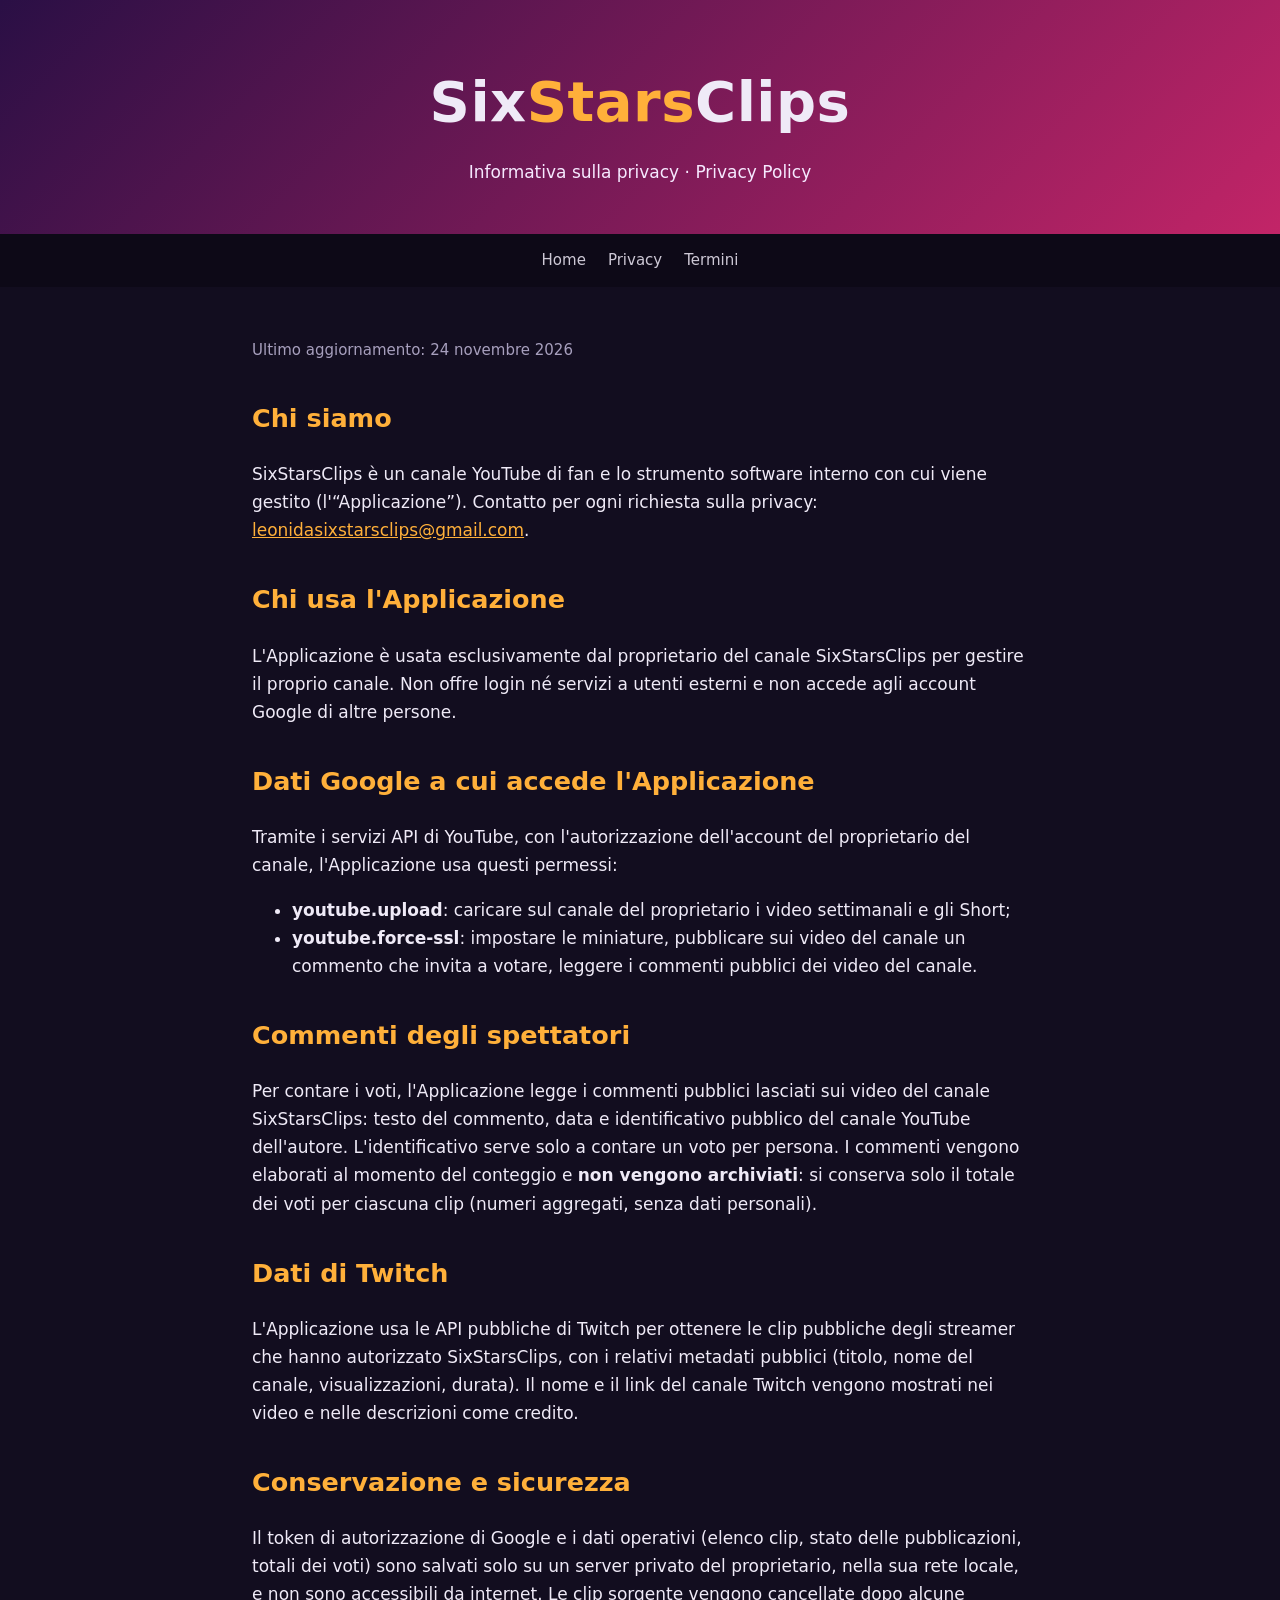
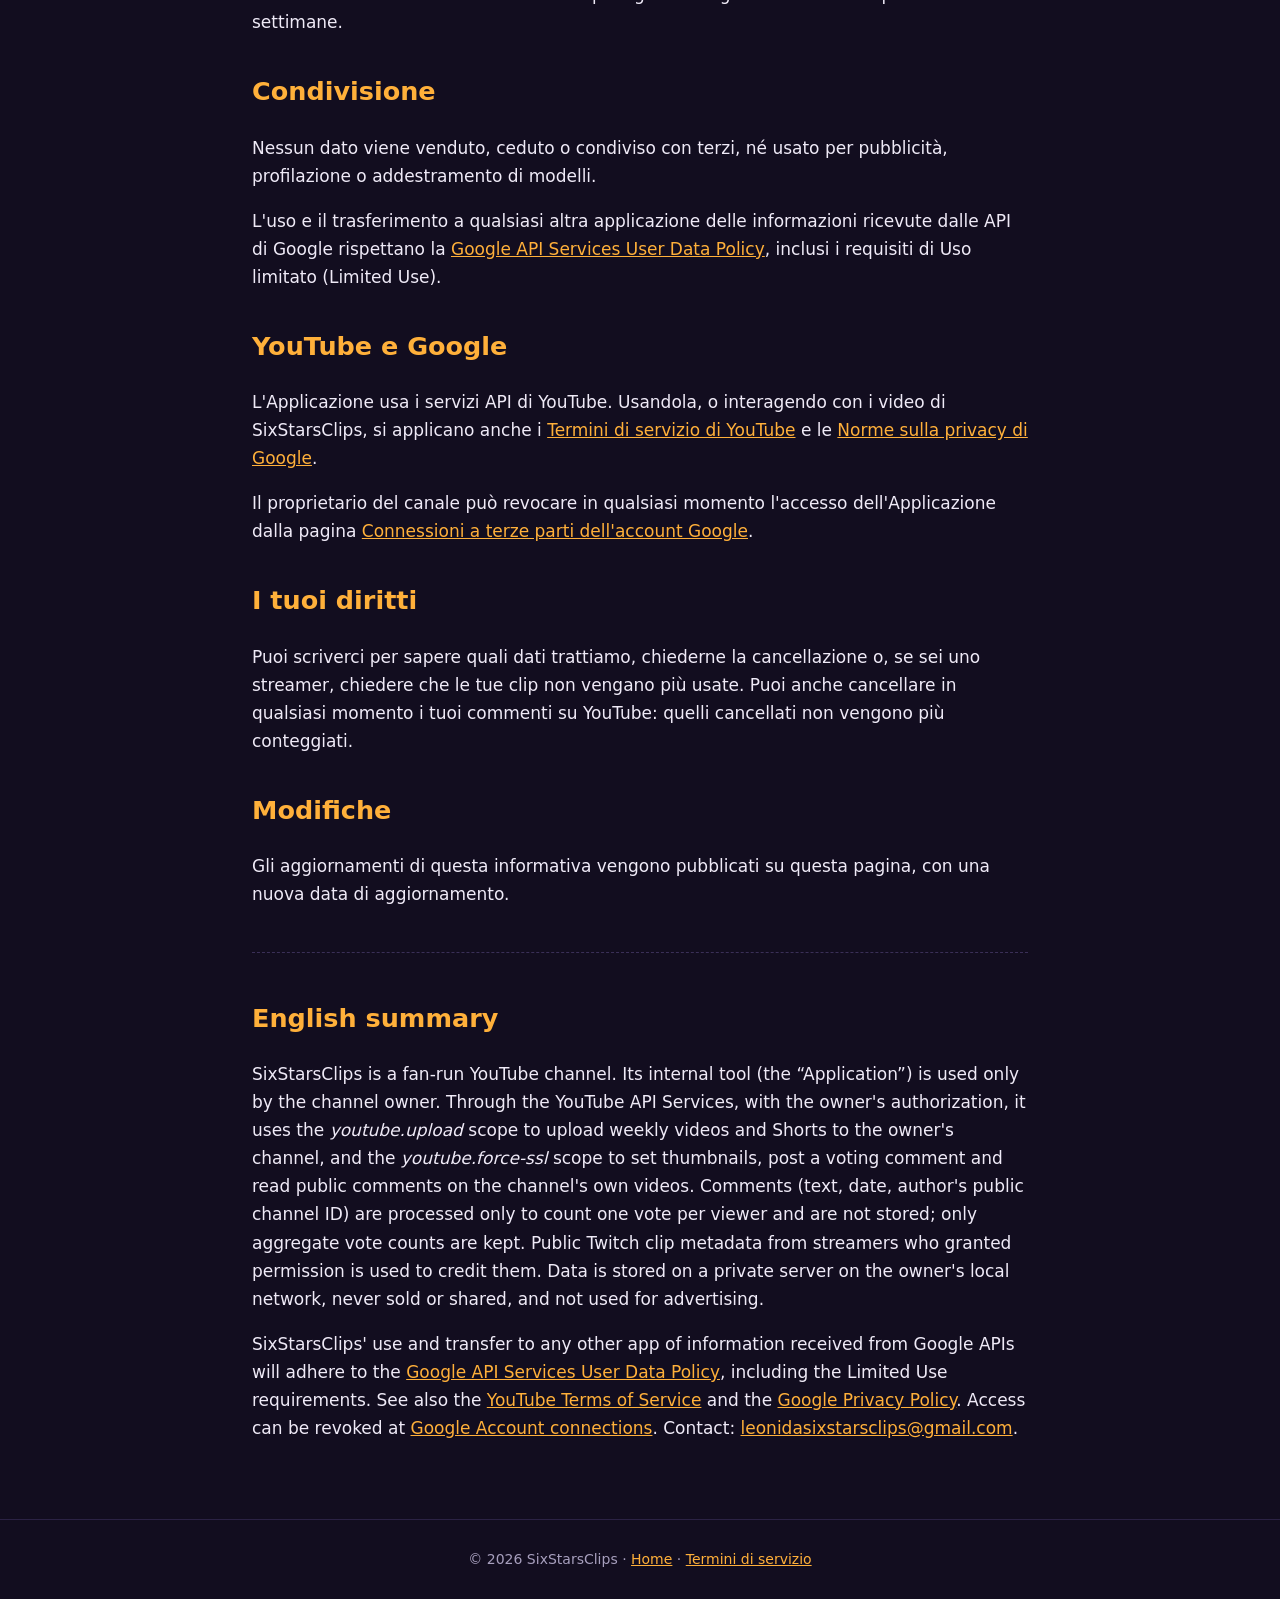
==== privacy.html @ 4f5a5ed4 "Add files via upload" ====
<!doctype html>
<html lang="it">
<head>
<meta charset="utf-8"><meta name="viewport" content="width=device-width,initial-scale=1">
<title>Informativa sulla privacy – SixStarsClips</title>
<link rel="stylesheet" href="style.css">
</head>
<body>
<header><h1>Six<span>Stars</span>Clips</h1><p>Informativa sulla privacy · Privacy Policy</p></header>
<nav><a href="index.html">Home</a><a href="privacy.html">Privacy</a><a href="terms.html">Termini</a></nav>
<main>
<p class="mut">Ultimo aggiornamento: 24 novembre 2026</p>

<h2>Chi siamo</h2>
<p>SixStarsClips è un canale YouTube di fan e lo strumento software interno con cui viene gestito (l'“Applicazione”). Contatto per ogni richiesta sulla privacy: <a href="mailto:leonidasixstarsclips@gmail.com">leonidasixstarsclips@gmail.com</a>.</p>

<h2>Chi usa l'Applicazione</h2>
<p>L'Applicazione è usata esclusivamente dal proprietario del canale SixStarsClips per gestire il proprio canale. Non offre login né servizi a utenti esterni e non accede agli account Google di altre persone.</p>

<h2>Dati Google a cui accede l'Applicazione</h2>
<p>Tramite i servizi API di YouTube, con l'autorizzazione dell'account del proprietario del canale, l'Applicazione usa questi permessi:</p>
<ul>
  <li><strong>youtube.upload</strong>: caricare sul canale del proprietario i video settimanali e gli Short;</li>
  <li><strong>youtube.force-ssl</strong>: impostare le miniature, pubblicare sui video del canale un commento che invita a votare, leggere i commenti pubblici dei video del canale.</li>
</ul>

<h2>Commenti degli spettatori</h2>
<p>Per contare i voti, l'Applicazione legge i commenti pubblici lasciati sui video del canale SixStarsClips: testo del commento, data e identificativo pubblico del canale YouTube dell'autore. L'identificativo serve solo a contare un voto per persona. I commenti vengono elaborati al momento del conteggio e <strong>non vengono archiviati</strong>: si conserva solo il totale dei voti per ciascuna clip (numeri aggregati, senza dati personali).</p>

<h2>Dati di Twitch</h2>
<p>L'Applicazione usa le API pubbliche di Twitch per ottenere le clip pubbliche degli streamer che hanno autorizzato SixStarsClips, con i relativi metadati pubblici (titolo, nome del canale, visualizzazioni, durata). Il nome e il link del canale Twitch vengono mostrati nei video e nelle descrizioni come credito.</p>

<h2>Conservazione e sicurezza</h2>
<p>Il token di autorizzazione di Google e i dati operativi (elenco clip, stato delle pubblicazioni, totali dei voti) sono salvati solo su un server privato del proprietario, nella sua rete locale, e non sono accessibili da internet. Le clip sorgente vengono cancellate dopo alcune settimane.</p>

<h2>Condivisione</h2>
<p>Nessun dato viene venduto, ceduto o condiviso con terzi, né usato per pubblicità, profilazione o addestramento di modelli.</p>
<p>L'uso e il trasferimento a qualsiasi altra applicazione delle informazioni ricevute dalle API di Google rispettano la <a href="https://developers.google.com/terms/api-services-user-data-policy">Google API Services User Data Policy</a>, inclusi i requisiti di Uso limitato (Limited Use).</p>

<h2>YouTube e Google</h2>
<p>L'Applicazione usa i servizi API di YouTube. Usandola, o interagendo con i video di SixStarsClips, si applicano anche i <a href="https://www.youtube.com/t/terms">Termini di servizio di YouTube</a> e le <a href="https://policies.google.com/privacy">Norme sulla privacy di Google</a>.</p>
<p>Il proprietario del canale può revocare in qualsiasi momento l'accesso dell'Applicazione dalla pagina <a href="https://myaccount.google.com/connections">Connessioni a terze parti dell'account Google</a>.</p>

<h2>I tuoi diritti</h2>
<p>Puoi scriverci per sapere quali dati trattiamo, chiederne la cancellazione o, se sei uno streamer, chiedere che le tue clip non vengano più usate. Puoi anche cancellare in qualsiasi momento i tuoi commenti su YouTube: quelli cancellati non vengono più conteggiati.</p>

<h2>Modifiche</h2>
<p>Gli aggiornamenti di questa informativa vengono pubblicati su questa pagina, con una nuova data di aggiornamento.</p>

<div class="lang">
<h2>English summary</h2>
<p>SixStarsClips is a fan-run YouTube channel. Its internal tool (the “Application”) is used only by the channel owner. Through the YouTube API Services, with the owner's authorization, it uses the <em>youtube.upload</em> scope to upload weekly videos and Shorts to the owner's channel, and the <em>youtube.force-ssl</em> scope to set thumbnails, post a voting comment and read public comments on the channel's own videos. Comments (text, date, author's public channel ID) are processed only to count one vote per viewer and are not stored; only aggregate vote counts are kept. Public Twitch clip metadata from streamers who granted permission is used to credit them. Data is stored on a private server on the owner's local network, never sold or shared, and not used for advertising.</p>
<p>SixStarsClips' use and transfer to any other app of information received from Google APIs will adhere to the <a href="https://developers.google.com/terms/api-services-user-data-policy">Google API Services User Data Policy</a>, including the Limited Use requirements. See also the <a href="https://www.youtube.com/t/terms">YouTube Terms of Service</a> and the <a href="https://policies.google.com/privacy">Google Privacy Policy</a>. Access can be revoked at <a href="https://myaccount.google.com/connections">Google Account connections</a>. Contact: <a href="mailto:leonidasixstarsclips@gmail.com">leonidasixstarsclips@gmail.com</a>.</p>
</div>
</main>
<footer>© 2026 SixStarsClips · <a href="index.html">Home</a> · <a href="terms.html">Termini di servizio</a></footer>
</body>
</html>
---- style.css ----
:root{--bg:#120d1f;--card:#1c1530;--txt:#efeaf7;--mut:#a79fbd;--acc:#ff2d75;--acc2:#ffb03a}
*{box-sizing:border-box}
body{margin:0;font:17px/1.65 system-ui,-apple-system,"Segoe UI",Roboto,sans-serif;background:var(--bg);color:var(--txt)}
a{color:var(--acc2)}
header{background:linear-gradient(135deg,#2a0f45,#ff2d75 140%);padding:56px 24px 48px;text-align:center}
header h1{margin:0;font-size:clamp(34px,6vw,56px);letter-spacing:.5px}
header h1 span{color:var(--acc2)}
header p{margin:10px auto 0;max-width:640px;color:#f6e9ff}
nav{display:flex;gap:22px;justify-content:center;padding:14px;background:#0d0917;font-size:15px}
nav a{color:var(--txt);text-decoration:none;opacity:.85}nav a:hover{opacity:1;color:var(--acc2)}
main{max-width:820px;margin:0 auto;padding:36px 22px 60px}
.card{background:var(--card);border-radius:14px;padding:22px 26px;margin:18px 0}
h2{color:var(--acc2);margin-top:34px}h3{margin-bottom:4px}
.mut{color:var(--mut);font-size:15px}
footer{text-align:center;color:var(--mut);font-size:14px;padding:28px;border-top:1px solid #2b2244}
.lang{border-top:1px dashed #3a2f57;margin-top:44px;padding-top:10px}
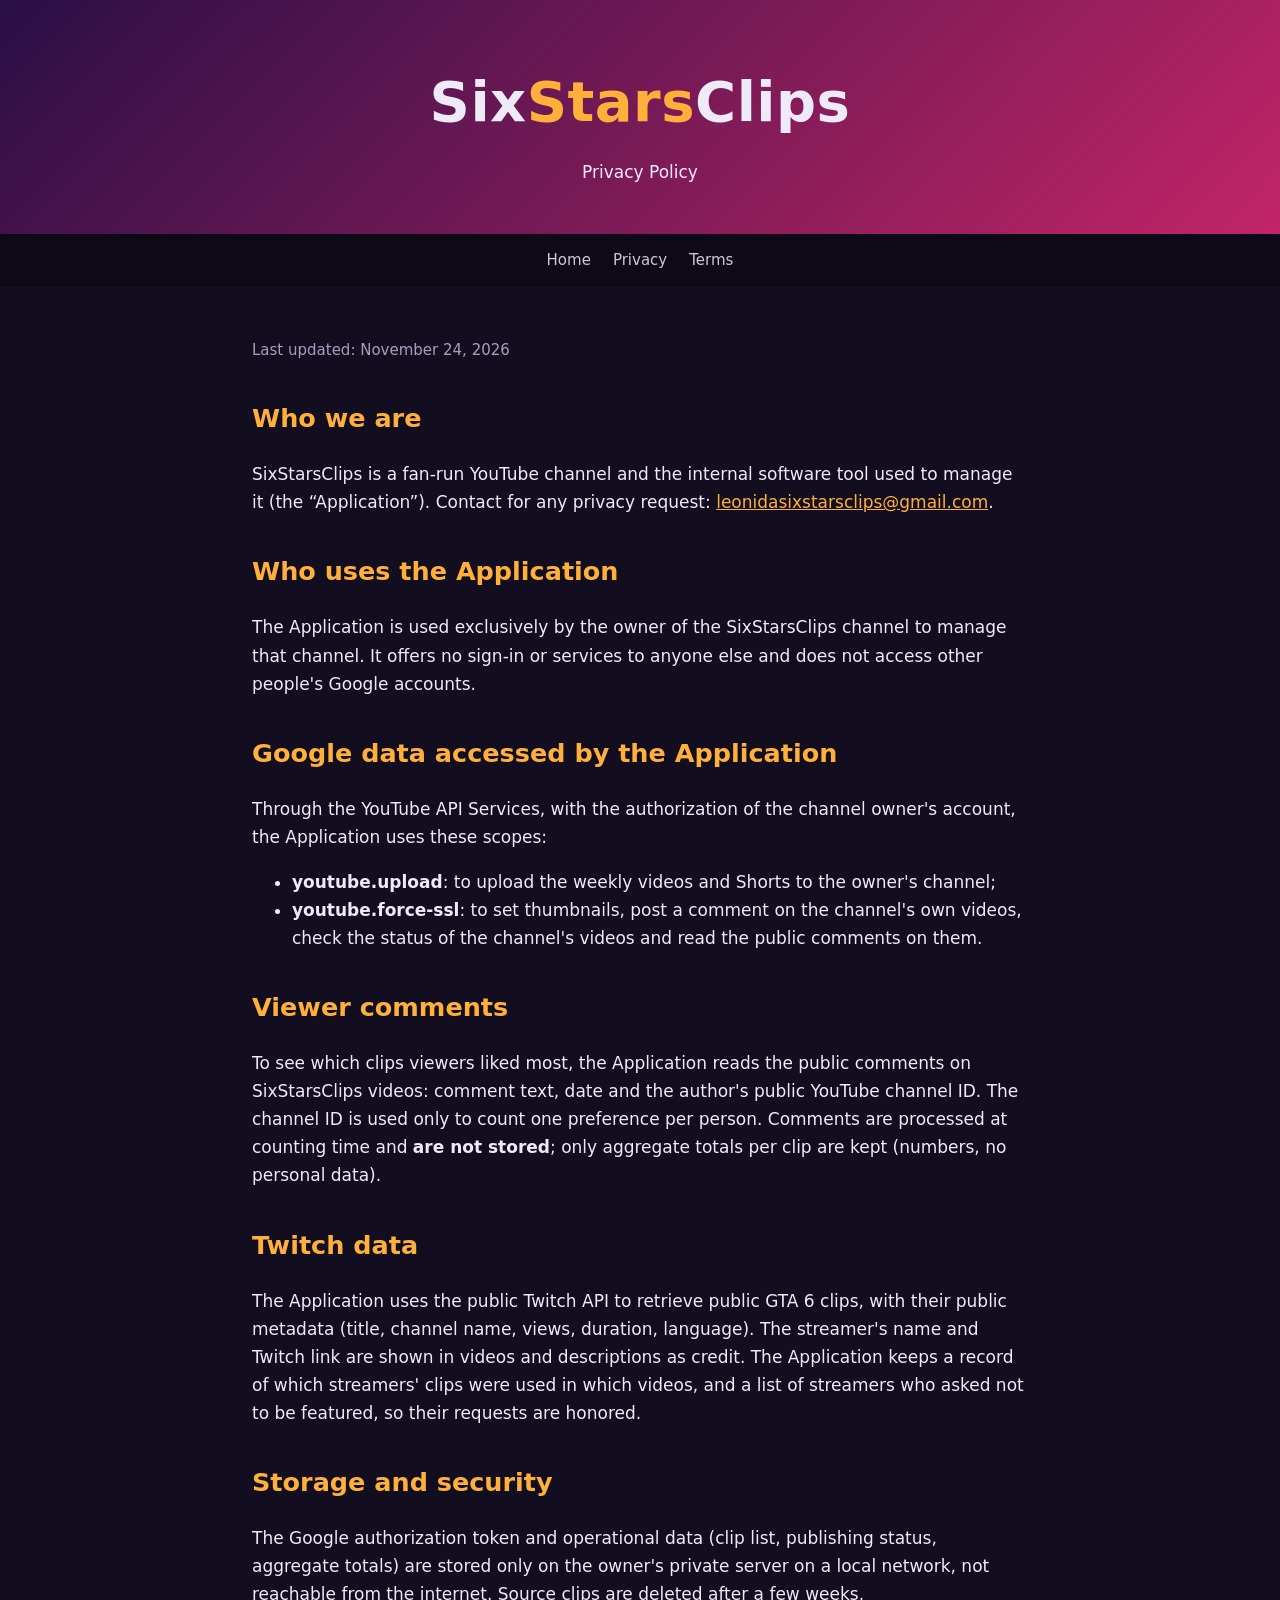
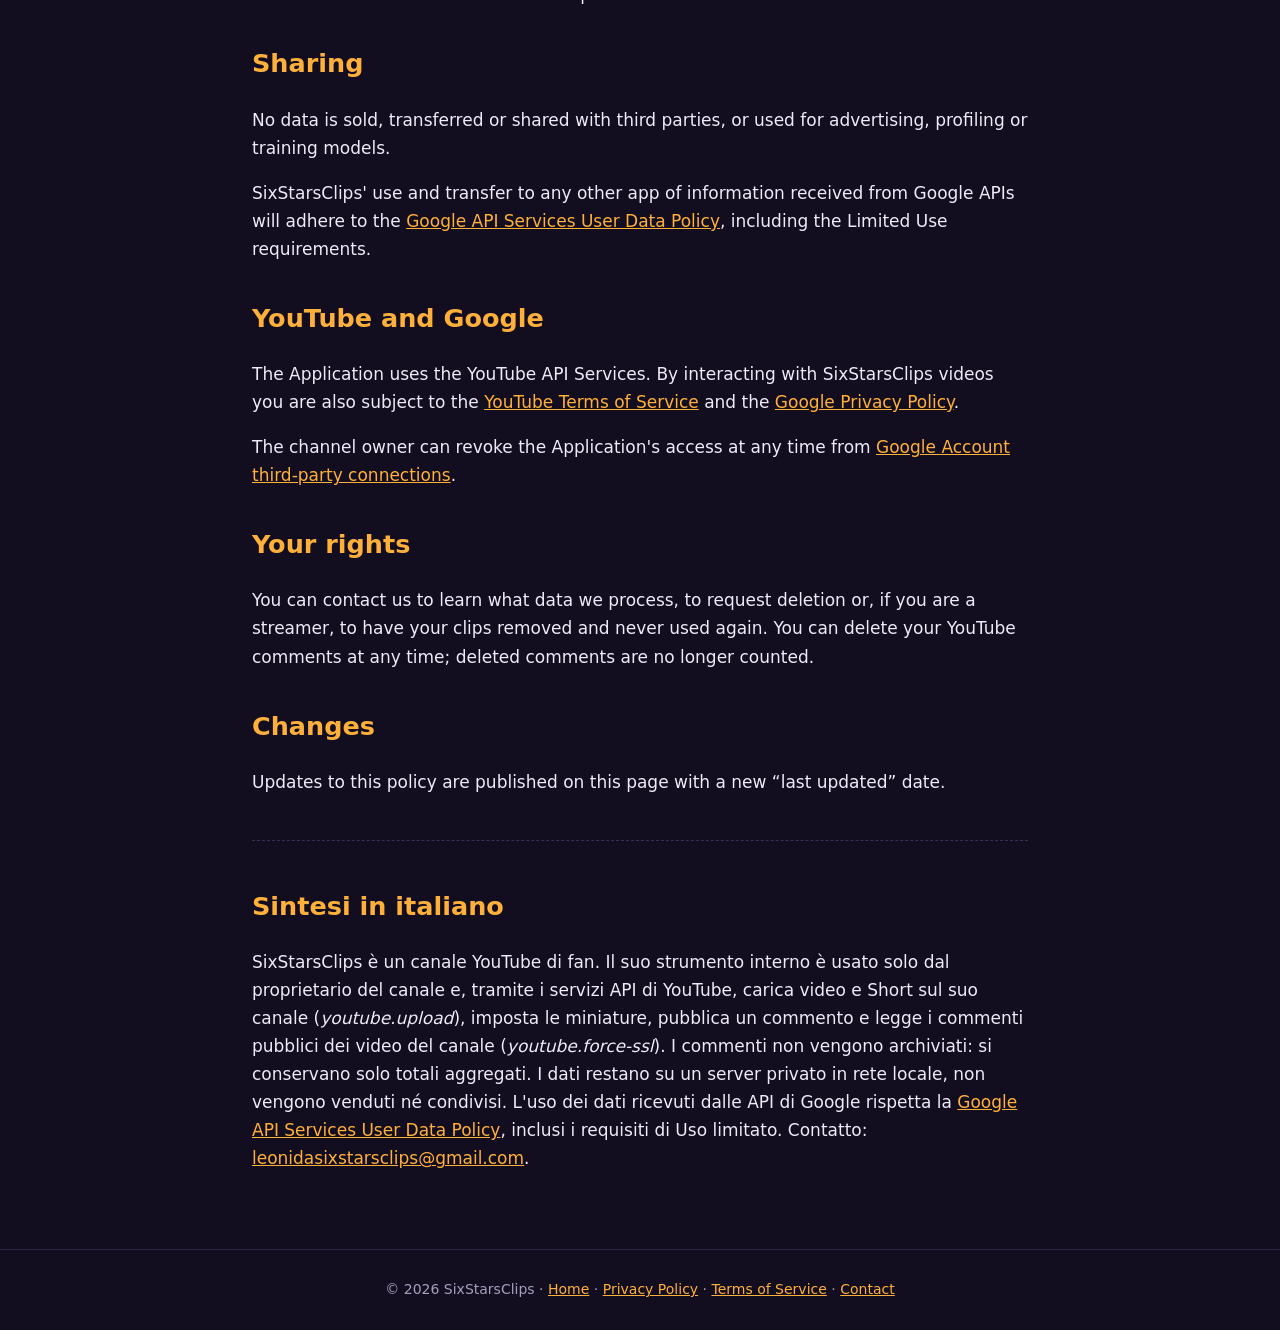
==== commit 42c7d34a: "Add files via upload" ====
--- a/privacy.html
+++ b/privacy.html
@@ -1,58 +1,46 @@
 <!doctype html>
-<html lang="it">
+<html lang="en">
 <head>
 <meta charset="utf-8"><meta name="viewport" content="width=device-width,initial-scale=1">
-<title>Informativa sulla privacy – SixStarsClips</title>
+<title>Privacy Policy – SixStarsClips</title>
+<meta name="description" content="SixStarsClips: the best GTA 6 clips from Twitch streamers, every week, credited to their creators.">
 <link rel="stylesheet" href="style.css">
 </head>
 <body>
-<header><h1>Six<span>Stars</span>Clips</h1><p>Informativa sulla privacy · Privacy Policy</p></header>
-<nav><a href="index.html">Home</a><a href="privacy.html">Privacy</a><a href="terms.html">Termini</a></nav>
+<header><h1>Six<span>Stars</span>Clips</h1><p>Privacy Policy</p></header>
+<nav><a href="index.html">Home</a><a href="privacy.html">Privacy</a><a href="terms.html">Terms</a></nav>
 <main>
-<p class="mut">Ultimo aggiornamento: 24 novembre 2026</p>
 
-<h2>Chi siamo</h2>
-<p>SixStarsClips è un canale YouTube di fan e lo strumento software interno con cui viene gestito (l'“Applicazione”). Contatto per ogni richiesta sulla privacy: <a href="mailto:leonidasixstarsclips@gmail.com">leonidasixstarsclips@gmail.com</a>.</p>
-
-<h2>Chi usa l'Applicazione</h2>
-<p>L'Applicazione è usata esclusivamente dal proprietario del canale SixStarsClips per gestire il proprio canale. Non offre login né servizi a utenti esterni e non accede agli account Google di altre persone.</p>
-
-<h2>Dati Google a cui accede l'Applicazione</h2>
-<p>Tramite i servizi API di YouTube, con l'autorizzazione dell'account del proprietario del canale, l'Applicazione usa questi permessi:</p>
+<p class="mut">Last updated: November 24, 2026</p>
+<h2>Who we are</h2>
+<p>SixStarsClips is a fan-run YouTube channel and the internal software tool used to manage it (the “Application”). Contact for any privacy request: <a href="mailto:leonidasixstarsclips@gmail.com">leonidasixstarsclips@gmail.com</a>.</p>
+<h2>Who uses the Application</h2>
+<p>The Application is used exclusively by the owner of the SixStarsClips channel to manage that channel. It offers no sign-in or services to anyone else and does not access other people's Google accounts.</p>
+<h2>Google data accessed by the Application</h2>
+<p>Through the YouTube API Services, with the authorization of the channel owner's account, the Application uses these scopes:</p>
 <ul>
-  <li><strong>youtube.upload</strong>: caricare sul canale del proprietario i video settimanali e gli Short;</li>
-  <li><strong>youtube.force-ssl</strong>: impostare le miniature, pubblicare sui video del canale un commento che invita a votare, leggere i commenti pubblici dei video del canale.</li>
+<li><strong>youtube.upload</strong>: to upload the weekly videos and Shorts to the owner's channel;</li>
+<li><strong>youtube.force-ssl</strong>: to set thumbnails, post a comment on the channel's own videos, check the status of the channel's videos and read the public comments on them.</li>
 </ul>
-
-<h2>Commenti degli spettatori</h2>
-<p>Per contare i voti, l'Applicazione legge i commenti pubblici lasciati sui video del canale SixStarsClips: testo del commento, data e identificativo pubblico del canale YouTube dell'autore. L'identificativo serve solo a contare un voto per persona. I commenti vengono elaborati al momento del conteggio e <strong>non vengono archiviati</strong>: si conserva solo il totale dei voti per ciascuna clip (numeri aggregati, senza dati personali).</p>
-
-<h2>Dati di Twitch</h2>
-<p>L'Applicazione usa le API pubbliche di Twitch per ottenere le clip pubbliche degli streamer che hanno autorizzato SixStarsClips, con i relativi metadati pubblici (titolo, nome del canale, visualizzazioni, durata). Il nome e il link del canale Twitch vengono mostrati nei video e nelle descrizioni come credito.</p>
-
-<h2>Conservazione e sicurezza</h2>
-<p>Il token di autorizzazione di Google e i dati operativi (elenco clip, stato delle pubblicazioni, totali dei voti) sono salvati solo su un server privato del proprietario, nella sua rete locale, e non sono accessibili da internet. Le clip sorgente vengono cancellate dopo alcune settimane.</p>
-
-<h2>Condivisione</h2>
-<p>Nessun dato viene venduto, ceduto o condiviso con terzi, né usato per pubblicità, profilazione o addestramento di modelli.</p>
-<p>L'uso e il trasferimento a qualsiasi altra applicazione delle informazioni ricevute dalle API di Google rispettano la <a href="https://developers.google.com/terms/api-services-user-data-policy">Google API Services User Data Policy</a>, inclusi i requisiti di Uso limitato (Limited Use).</p>
-
-<h2>YouTube e Google</h2>
-<p>L'Applicazione usa i servizi API di YouTube. Usandola, o interagendo con i video di SixStarsClips, si applicano anche i <a href="https://www.youtube.com/t/terms">Termini di servizio di YouTube</a> e le <a href="https://policies.google.com/privacy">Norme sulla privacy di Google</a>.</p>
-<p>Il proprietario del canale può revocare in qualsiasi momento l'accesso dell'Applicazione dalla pagina <a href="https://myaccount.google.com/connections">Connessioni a terze parti dell'account Google</a>.</p>
-
-<h2>I tuoi diritti</h2>
-<p>Puoi scriverci per sapere quali dati trattiamo, chiederne la cancellazione o, se sei uno streamer, chiedere che le tue clip non vengano più usate. Puoi anche cancellare in qualsiasi momento i tuoi commenti su YouTube: quelli cancellati non vengono più conteggiati.</p>
-
-<h2>Modifiche</h2>
-<p>Gli aggiornamenti di questa informativa vengono pubblicati su questa pagina, con una nuova data di aggiornamento.</p>
-
-<div class="lang">
-<h2>English summary</h2>
-<p>SixStarsClips is a fan-run YouTube channel. Its internal tool (the “Application”) is used only by the channel owner. Through the YouTube API Services, with the owner's authorization, it uses the <em>youtube.upload</em> scope to upload weekly videos and Shorts to the owner's channel, and the <em>youtube.force-ssl</em> scope to set thumbnails, post a voting comment and read public comments on the channel's own videos. Comments (text, date, author's public channel ID) are processed only to count one vote per viewer and are not stored; only aggregate vote counts are kept. Public Twitch clip metadata from streamers who granted permission is used to credit them. Data is stored on a private server on the owner's local network, never sold or shared, and not used for advertising.</p>
-<p>SixStarsClips' use and transfer to any other app of information received from Google APIs will adhere to the <a href="https://developers.google.com/terms/api-services-user-data-policy">Google API Services User Data Policy</a>, including the Limited Use requirements. See also the <a href="https://www.youtube.com/t/terms">YouTube Terms of Service</a> and the <a href="https://policies.google.com/privacy">Google Privacy Policy</a>. Access can be revoked at <a href="https://myaccount.google.com/connections">Google Account connections</a>. Contact: <a href="mailto:leonidasixstarsclips@gmail.com">leonidasixstarsclips@gmail.com</a>.</p>
-</div>
+<h2>Viewer comments</h2>
+<p>To see which clips viewers liked most, the Application reads the public comments on SixStarsClips videos: comment text, date and the author's public YouTube channel ID. The channel ID is used only to count one preference per person. Comments are processed at counting time and <strong>are not stored</strong>; only aggregate totals per clip are kept (numbers, no personal data).</p>
+<h2>Twitch data</h2>
+<p>The Application uses the public Twitch API to retrieve public GTA 6 clips, with their public metadata (title, channel name, views, duration, language). The streamer's name and Twitch link are shown in videos and descriptions as credit. The Application keeps a record of which streamers' clips were used in which videos, and a list of streamers who asked not to be featured, so their requests are honored.</p>
+<h2>Storage and security</h2>
+<p>The Google authorization token and operational data (clip list, publishing status, aggregate totals) are stored only on the owner's private server on a local network, not reachable from the internet. Source clips are deleted after a few weeks.</p>
+<h2>Sharing</h2>
+<p>No data is sold, transferred or shared with third parties, or used for advertising, profiling or training models.</p>
+<p>SixStarsClips' use and transfer to any other app of information received from Google APIs will adhere to the <a href="https://developers.google.com/terms/api-services-user-data-policy">Google API Services User Data Policy</a>, including the Limited Use requirements.</p>
+<h2>YouTube and Google</h2>
+<p>The Application uses the YouTube API Services. By interacting with SixStarsClips videos you are also subject to the <a href="https://www.youtube.com/t/terms">YouTube Terms of Service</a> and the <a href="https://policies.google.com/privacy">Google Privacy Policy</a>.</p>
+<p>The channel owner can revoke the Application's access at any time from <a href="https://myaccount.google.com/connections">Google Account third-party connections</a>.</p>
+<h2>Your rights</h2>
+<p>You can contact us to learn what data we process, to request deletion or, if you are a streamer, to have your clips removed and never used again. You can delete your YouTube comments at any time; deleted comments are no longer counted.</p>
+<h2>Changes</h2>
+<p>Updates to this policy are published on this page with a new “last updated” date.</p>
+<div class="lang"><h2>Sintesi in italiano</h2>
+<p>SixStarsClips è un canale YouTube di fan. Il suo strumento interno è usato solo dal proprietario del canale e, tramite i servizi API di YouTube, carica video e Short sul suo canale (<em>youtube.upload</em>), imposta le miniature, pubblica un commento e legge i commenti pubblici dei video del canale (<em>youtube.force-ssl</em>). I commenti non vengono archiviati: si conservano solo totali aggregati. I dati restano su un server privato in rete locale, non vengono venduti né condivisi. L'uso dei dati ricevuti dalle API di Google rispetta la <a href="https://developers.google.com/terms/api-services-user-data-policy">Google API Services User Data Policy</a>, inclusi i requisiti di Uso limitato. Contatto: <a href="mailto:leonidasixstarsclips@gmail.com">leonidasixstarsclips@gmail.com</a>.</p></div>
 </main>
-<footer>© 2026 SixStarsClips · <a href="index.html">Home</a> · <a href="terms.html">Termini di servizio</a></footer>
+<footer>© 2026 SixStarsClips · <a href="index.html">Home</a> · <a href="privacy.html">Privacy Policy</a> · <a href="terms.html">Terms of Service</a> · <a href="mailto:leonidasixstarsclips@gmail.com">Contact</a></footer>
 </body>
 </html>
